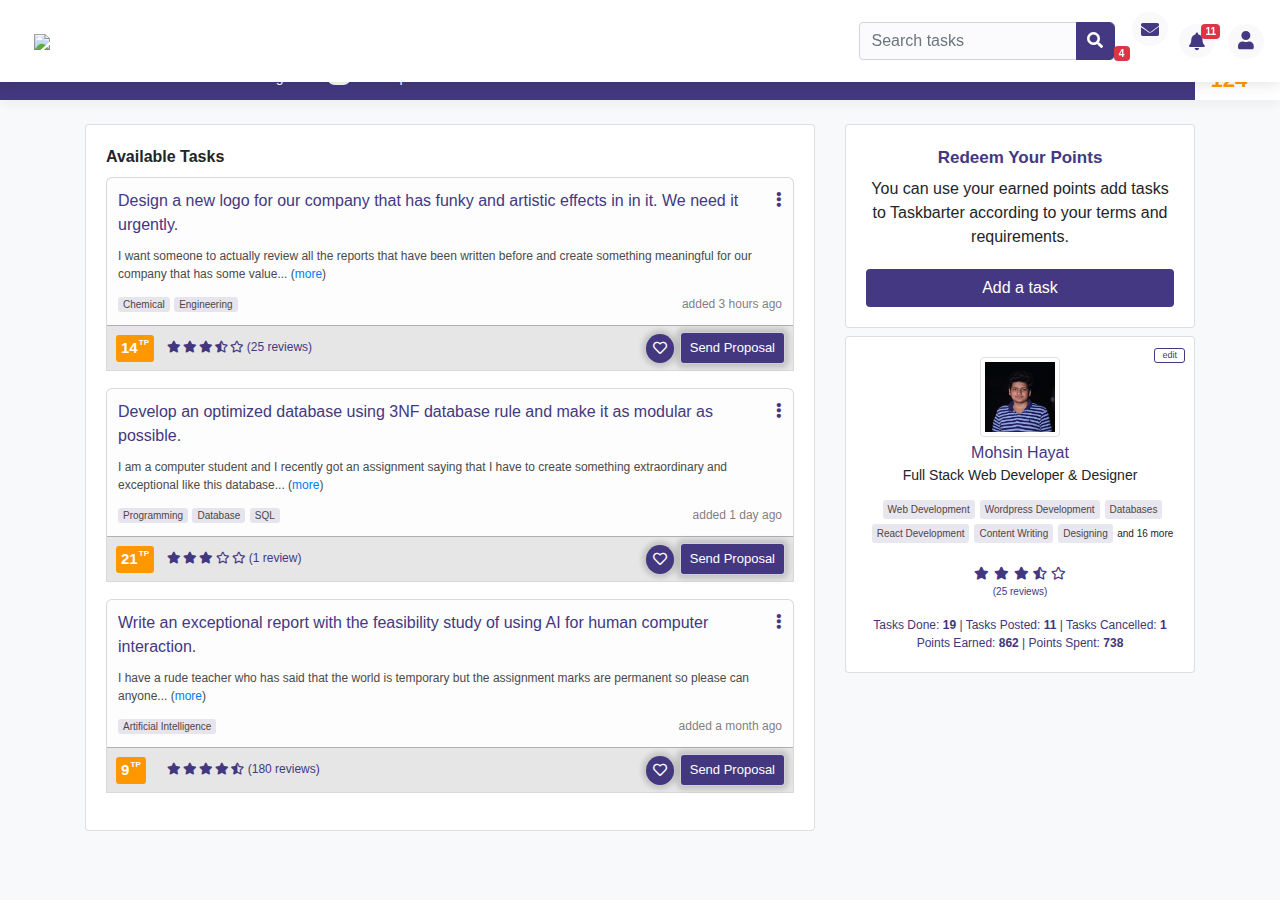
==== index.html @ bc03de48 "First Commit" ====
<!doctype html>
<html lang="en">
  <head>
    <meta charset="utf-8">
    <meta name="viewport" content="width=device-width, initial-scale=1, shrink-to-fit=no">
    <meta name="description" content="">
    <meta name="author" content="">

    <title>Taskbarter | Get tasks done!</title>

    <!-- Bootstrap core CSS -->
    <link href="/css/bootstrap.min.css" rel="stylesheet">

    <!-- Custom styles for this template -->
    <link href="style.css" rel="stylesheet">
    <link href="/inc/icons/css/all.css" rel="stylesheet">
  </head>

  <body class="bg-light">

    <nav class="navbar navbar-expand-lg fixed-top tb-navbar">
      <!-- a class="navbar-brand mr-auto mr-lg-0" href="#">Offcanvas navbar</a -->
      <a href="/"> <img src="/TaskbarterLogo/TaskbarterLogo_Transparent.png" class="logo navbar-brand mr-auto mr-lg-0"> </a>
      <button class="navbar-toggler p-0 border-0" type="button" data-toggle="offcanvas">
        <span class="navbar-toggler-icon"><i class="fas fa-bars"></i></span>
      </button>

      <div class="navbar-collapse offcanvas-collapse" id="navbarsExampleDefault">
      	<ul class="navbar-nav mr-auto">
      	</ul>
        <form class="form-inline my-2 my-lg-0 search-bar">
          <input class="form-control mr-sm-2 search-form" type="text" placeholder="Search tasks" aria-label="Search" width="100px">
          <button class="btn btn-primary my-2 my-sm-0 search-button" type="submit"><i class="fas fa-search search-icon"></i></button>
        </form>

		<div class="dropdown">
			<a href="#" role="button" id="dropdown03" data-toggle="dropdown" aria-haspopup="true" aria-expanded="false">
				<div class="nav-message">
					<i class="fas fa-envelope nav-icon nav-msg-icon"></i>
					<span class="badge badge-danger message-badge-2">4</span>
				</div>
			</a>
			<div class="dropdown-menu dropdown-menu-right" aria-labelledby="dropdown03">
				<div class="message-dropdown-heading">Messages (4)</div>
				<div class=" scrollable-menu mt-2">
				    <a class="dropdown-item" href="#">Message1</a>
				    <div class="dropdown-divider"></div>
				    <a class="dropdown-item" href="#">Message2</a>
				    <div class="dropdown-divider"></div>
				    <a class="dropdown-item" href="#">Message3</a>
				    <div class="dropdown-divider"></div>
				   	<a class="dropdown-item" href="#">Message1</a>
				   	<div class="dropdown-divider"></div>
				    <a class="dropdown-item" href="#">Message2</a>
				    <div class="dropdown-divider"></div>
				    <a class="dropdown-item" href="#">Message3</a>
				    <div class="dropdown-divider"></div>
				    <a class="dropdown-item" href="#">Message1</a>
				    <div class="dropdown-divider"></div>
				    <a class="dropdown-item" href="#">Message2</a>
				    <div class="dropdown-divider"></div>
				    <a class="dropdown-item" href="#">Message3</a>
				</div>
			</div>
		</div>

		<div class="dropdown">
			<a href="#" role="button" id="dropdown04" data-toggle="dropdown" aria-haspopup="true" aria-expanded="false">
				<div class="nav-notification">
					<i class="fas fa-bell nav-icon nav-notif-icon"></i>
	 				<span class="badge badge-danger message-badge-2">11</span>			
				</div>
			</a>
			<div class="dropdown-menu dropdown-menu-right" aria-labelledby="dropdown04">
				<div class="message-dropdown-heading">Notifications (11)</div>
				<div class=" scrollable-menu mt-2">
				    <a class="dropdown-item" href="#">Notification 0</a>
				    <div class="dropdown-divider"></div>
				    <a class="dropdown-item" href="#">Notification 1</a>
				    <div class="dropdown-divider"></div>
				    <a class="dropdown-item" href="#">Notification 2</a>
				    <div class="dropdown-divider"></div>
				   	<a class="dropdown-item" href="#">Notification 3</a>
				   	<div class="dropdown-divider"></div>
				    <a class="dropdown-item" href="#">Notification 4</a>
				    <div class="dropdown-divider"></div>
				    <a class="dropdown-item" href="#">Notification 5</a>
				    <div class="dropdown-divider"></div>
				    <a class="dropdown-item" href="#">Notification 6</a>
				    <div class="dropdown-divider"></div>
				    <a class="dropdown-item" href="#">Notification 7</a>
				    <div class="dropdown-divider"></div>
				    <a class="dropdown-item" href="#">Notification 8</a>
				</div>
			</div>
    	</div>


    	<div class="dropdown">
        	<a href="#" role="button" id="dropdown01" data-toggle="dropdown" aria-haspopup="true" aria-expanded="false">
        		<div class="nav-user-dp ml-2 nav-icon">
        			<i class="fas fa-user"></i>
        		</div>
        	</a>
            <div class="dropdown-menu dropdown-menu-right" aria-labelledby="dropdown01">
              <a class="dropdown-item" href="#">See Points <span class="badge badge-pill bg-light align-text-bottom points-badge-dd">124</span></a>
              <a class="dropdown-item" href="#">Public Profile</a>
              <a class="dropdown-item" href="#">My Added Tasks</a>
              <a class="dropdown-item" href="#">My Account</a>
              <a class="dropdown-item" href="#">Logout</a>
        	</div>
        </div>

	      <div class="mobile-menu d-flex justify-content-center">
	      	<div class="nav-notification-mobile mr-2">
				<i class="fas fa-bell nav-icon nav-notif-icon"></i>
 				<span class="badge badge-danger message-badge-2">11</span>			
			</div>

			<div class="nav-message-mobile mr-2">	
				<i class="fas fa-envelope nav-icon nav-msg-icon"></i>
				<span class="badge badge-danger message-badge-2">4</span>
			</div>

			<a id="dropdown02" data-toggle="dropdown" aria-haspopup="true" aria-expanded="true">
				<div class="nav-message-mobile">	
					<i class="fas fa-user nav-icon nav-msg-icon"></i>
				</div>
			</a>


			<div class="dropdown-menu" aria-labelledby="dropdown02">
              <a class="dropdown-item" href="#">See Points <span class="badge badge-pill bg-light align-text-bottom points-badge-dd">124</span></a>
              <a class="dropdown-item" href="#">Public Profile</a>
              <a class="dropdown-item" href="#">My Added Tasks</a>
              <a class="dropdown-item" href="#">My Account</a>
              <a class="dropdown-item" href="#">Logout</a>
        	</div>

	      </div>
      


      </div>



    </nav>








    <div class="nav-scroller bg-white box-shadow nav-submenu">
      <nav class="nav nav-underline">
        <a class="nav-link active" href="#">Dashboard</a>
        <a class="nav-link" href="#" >Search Tasks</a>

        <a class="nav-link" href="#">
          Pending Tasks
          <span class="badge badge-pill bg-light align-text-bottom">27</span>
        </a>
        <a class="nav-link" href="#">Explore</a>
        <a class="nav-link" href="#" style="margin-right: auto">Your Profile</a>
        
        <a class="nav-link points-submenu" href="#">124 <span class="tp-curr">TP</span></a>
      </nav>
    </div>




    <main role="main" class="container mt-4">
        <div class="row">
            <div class="col-md-4 order-md-2 mb-2">
                <div class="card card-body redeem-points mb-2">
                    <div class="redeem-heading">Redeem Your Points</div>
                    <div class="redeem-text">You can use your earned points add tasks to Taskbarter according to your terms and requirements.</div>
                    <button class="btn redeem-btn">Add a task</button>
                </div>

                 <div class="card card-body profile-badge">
                    <div class="profile-badge-dp">
                      <img src="/inc/Mohsin_DP.jpg" class="rounded img-thumbnail"/>
                    </div>
                    <div class="profile-badge-name">Mohsin Hayat</div>
                    <div class="profile-badge-headline">Full Stack Web Developer & Designer</div>
                    <div class="profile-badge-categories"><div class="profile-badge-category">Web Development</div><div class="profile-badge-category">Wordpress Development</div><div class="profile-badge-category">Databases</div><div class="profile-badge-category">React Development</div><div class="profile-badge-category">Content Writing</div><div class="profile-badge-category">Designing</div> <span class="profile-categories-more"> and 16 more</span></div>

                    <div class="profile-badge-rating">
                      <i class="fas fa-star fa-fw"></i>
                      <i class="fas fa-star fa-fw"></i>
                      <i class="fas fa-star fa-fw"></i>
                      <i class="fas fa-star-half-alt"></i>
                      <i class="far fa-star fa-fw"></i>
                      <br>
                      <span class="profile-badge-rating-info">(25 reviews)</span>
                    </div>

                    <div class="profile-badge-stats">
                      <div>
                        Tasks Done: <span id="profile-tasks-done">19</span> | Tasks Posted: <span id="profile-tasks-posted">11</span> | Tasks Cancelled: <span id="profile-tasks-cancelled">1</span> <br/> 
                        Points Earned: <span id="profile-points-earned">862</span> | Points Spent: <span id="profile-points-spent">738</span> 
                      </div>

                    </div>

                    <span class="profile-badge-edit">edit</span>
                </div>
            </div>
            <div class="col-md-8 order-md-1">
                <div class="card card-body">
                  <div class="tasks-heading">
                      Available Tasks
                  </div>

                  <div class="tasks-entries pt-2">

                    <div class="task-entry mb-1">
                      <div class="task-entry-body">
                        <div id="task-statement">Design a new logo for our company that has funky and artistic effects in in it. We need it urgently.</div>
                        <div id="task-details">I want someone to actually review all the reports that have been written before and create something meaningful for our company that has some value... (<a href="#">more</a>)</div>
                        <a href="#" class="task-more-options"><i class="fa fa-ellipsis-v" aria-hidden="true"></i></a>
                        <div class="row mt-2">
                          <div class="col-sm-8">
                            <div class="task-category">Chemical</div>
                            <div class="task-category">Engineering</div>
                          </div>
                          <div class="col-sm-4 task-date">
                             added 3 hours ago 
                          </div>
                        </div>
                      </div>
                      <div class="task-footer">
                        <span class="task-fav"><i class="far fa-heart fa-fw"></i></span>
                        <button class="btn task-hire-btn">Send Proposal</button>
                        <div class="task-points">14 <span class="task-points-curr">TP</span></div>
                        <div class="task-rating">
                          <i class="fas fa-star fa-fw"></i>
                          <i class="fas fa-star fa-fw"></i>
                          <i class="fas fa-star fa-fw"></i>
                          <i class="fas fa-star-half-alt"></i>
                          <i class="far fa-star fa-fw"></i>
                          <span class="rating-info">(25 reviews)</span>
                        </div>
                      </div>
                    </div>



                    <div class="task-entry mb-1">
                      <div class="task-entry-body">
                        <div id="task-statement">Develop an optimized database using 3NF database rule and make it as modular as possible.</div>
                        <div id="task-details">I am a computer student and I recently got an assignment saying that I have to create something extraordinary and exceptional like this database... (<a href="#">more</a>)</div>
                        <a href="#" class="task-more-options"><i class="fa fa-ellipsis-v" aria-hidden="true"></i></a>
                        <div class="row mt-2">
                          <div class="col-sm-8">
                            <div class="task-category">Programming</div>
                            <div class="task-category">Database</div>
                            <div class="task-category">SQL</div>
                          </div>
                          <div class="col-sm-4 task-date">
                             added 1 day ago 
                          </div>
                        </div>
                      </div>
                      <div class="task-footer">
                        <span class="task-fav"><i class="far fa-heart fa-fw"></i></span>
                        <button class="btn task-hire-btn">Send Proposal</button>
                        <div class="task-points">21 <span class="task-points-curr">TP</span></div>
                                                <div class="task-rating">
                          <i class="fas fa-star fa-fw"></i>
                          <i class="fas fa-star fa-fw"></i>
                          <i class="fas fa-star fa-fw"></i>
                          <i class="far fa-star fa-fw"></i>
                          <i class="far fa-star fa-fw"></i>
                          <span class="rating-info">(1 review)</span>
                        </div>
                      </div>
                    </div>


                                        <div class="task-entry mb-1">
                      <div class="task-entry-body">
                        <div id="task-statement">Write an exceptional report with the feasibility study of using AI for human computer interaction.</div>
                        <div id="task-details">I have a rude teacher who has said that the world is temporary but the assignment marks are permanent so please can anyone... (<a href="#">more</a>)</div>
                        <a href="#" class="task-more-options"><i class="fa fa-ellipsis-v" aria-hidden="true"></i></a>
                        <div class="row mt-2">
                          <div class="col-sm-8">
                            <div class="task-category">Artificial Intelligence</div>
                          </div>
                          <div class="col-sm-4 task-date">
                             added a month ago 
                          </div>
                        </div>
                      </div>
                      <div class="task-footer">
                        <span class="task-fav"><i class="far fa-heart fa-fw"></i></span>
                        <button class="btn task-hire-btn">Send Proposal</button>
                        <div class="task-points">9 <span class="task-points-curr">TP</span></div>
                                                <div class="task-rating">
                          <i class="fas fa-star fa-fw"></i>
                          <i class="fas fa-star fa-fw"></i>
                          <i class="fas fa-star fa-fw"></i>
                          <i class="fas fa-star"></i>
                          <i class="fas fa-star-half-alt fa-fw"></i>
                          <span class="rating-info">(180 reviews)</span>
                        </div>
                      </div>
                    </div>





                  



                  </div>
                </div>
            </div>
        </div>
    	<!-- <div class="align-items-center p-3 my-3" style="text-align: center; font-weight: 900; font-size: 50px; color: #41367d; margin-top: 150px !important;">
    		COMING SOON!
    	</div> -->
      <!-- <div class="d-flex align-items-center p-3 my-3 text-white-50 bg-purple rounded box-shadow">
        <img class="mr-3" src="https://getbootstrap.com/assets/brand/bootstrap-outline.svg" alt="" width="48" height="48">
        <div class="lh-100">
          <h6 class="mb-0 text-white lh-100">Bootstrap</h6>
          <small>Since 2011</small>
        </div>
      </div>

      <div class="my-3 p-3 bg-white rounded box-shadow">
        <h6 class="border-bottom border-gray pb-2 mb-0">Recent updates</h6>
        <div class="media text-muted pt-3">
          <img data-src="holder.js/32x32?theme=thumb&bg=007bff&fg=007bff&size=1" alt="" class="mr-2 rounded">
          <p class="media-body pb-3 mb-0 small lh-125 border-bottom border-gray">
            <strong class="d-block text-gray-dark">@username</strong>
            Donec id elit non mi porta gravida at eget metus. Fusce dapibus, tellus ac cursus commodo, tortor mauris condimentum nibh, ut fermentum massa justo sit amet risus.
          </p>
        </div>
        <div class="media text-muted pt-3">
          <img data-src="holder.js/32x32?theme=thumb&bg=e83e8c&fg=e83e8c&size=1" alt="" class="mr-2 rounded">
          <p class="media-body pb-3 mb-0 small lh-125 border-bottom border-gray">
            <strong class="d-block text-gray-dark">@username</strong>
            Donec id elit non mi porta gravida at eget metus. Fusce dapibus, tellus ac cursus commodo, tortor mauris condimentum nibh, ut fermentum massa justo sit amet risus.
          </p>
        </div>
        <div class="media text-muted pt-3">
          <img data-src="holder.js/32x32?theme=thumb&bg=6f42c1&fg=6f42c1&size=1" alt="" class="mr-2 rounded">
          <p class="media-body pb-3 mb-0 small lh-125 border-bottom border-gray">
            <strong class="d-block text-gray-dark">@username</strong>
            Donec id elit non mi porta gravida at eget metus. Fusce dapibus, tellus ac cursus commodo, tortor mauris condimentum nibh, ut fermentum massa justo sit amet risus.
          </p>
        </div>
        <small class="d-block text-right mt-3">
          <a href="#">All updates</a>
        </small>
      </div>

      <div class="my-3 p-3 bg-white rounded box-shadow">
        <h6 class="border-bottom border-gray pb-2 mb-0">Suggestions</h6>
        <div class="media text-muted pt-3">
          <img data-src="holder.js/32x32?theme=thumb&bg=007bff&fg=007bff&size=1" alt="" class="mr-2 rounded">
          <div class="media-body pb-3 mb-0 small lh-125 border-bottom border-gray">
            <div class="d-flex justify-content-between align-items-center w-100">
              <strong class="text-gray-dark">Full Name</strong>
              <a href="#">Follow</a>
            </div>
            <span class="d-block">@username</span>
          </div>
        </div>
        <div class="media text-muted pt-3">
          <img data-src="holder.js/32x32?theme=thumb&bg=007bff&fg=007bff&size=1" alt="" class="mr-2 rounded">
          <div class="media-body pb-3 mb-0 small lh-125 border-bottom border-gray">
            <div class="d-flex justify-content-between align-items-center w-100">
              <strong class="text-gray-dark">Full Name</strong>
              <a href="#">Follow</a>
            </div>
            <span class="d-block">@username</span>
          </div>
        </div>
        <div class="media text-muted pt-3">
          <img data-src="holder.js/32x32?theme=thumb&bg=007bff&fg=007bff&size=1" alt="" class="mr-2 rounded">
          <div class="media-body pb-3 mb-0 small lh-125 border-bottom border-gray">
            <div class="d-flex justify-content-between align-items-center w-100">
              <strong class="text-gray-dark">Full Name</strong>
              <a href="#">Follow</a>
            </div>
            <span class="d-block">@username</span>
          </div>
        </div>
        <small class="d-block text-right mt-3">
          <a href="#">All suggestions</a>
        </small>
      </div> -->
    </main>

    <!-- Bootstrap core JavaScript
    ================================================== -->
    <!-- Placed at the end of the document so the pages load faster -->
    <script src="https://code.jquery.com/jquery-3.3.1.slim.min.js" integrity="sha384-q8i/X+965DzO0rT7abK41JStQIAqVgRVzpbzo5smXKp4YfRvH+8abtTE1Pi6jizo" crossorigin="anonymous"></script>
    <script>window.jQuery || document.write('<script src="/js/vendor/jquery-slim.min.js"><\/script>')</script>
    <script src="/js/vendor/popper.min.js"></script>
    <script src="/js/bootstrap.min.js"></script>
    <script src="/js/vendor/holder.min.js"></script>
    <script src="script.js"></scr
---- style.css ----
html,
body {
  overflow-x: hidden; /* Prevent scroll on narrow devices */
}

body {
  padding-top: 56px;
}

.mobile-menu{
  display: none !important;
}

@media (max-width: 991.98px) {
  .offcanvas-collapse {
    position: fixed;
    top: 56px; /* Height of navbar */
    bottom: 0;
    left: 100%;
    width: 100%;
    padding-right: 1rem;
    padding-left: 1rem;
    overflow-y: auto;
    visibility: hidden;
    background-color: #433881;
    transition-timing-function: ease-in-out;
    transition-duration: .3s;
    transition-property: left, visibility;
  }
  .offcanvas-collapse.open {
    left: 0;
    visibility: visible;
  }
}

.nav-scroller {
  position: relative;
  z-index: 2;
  height: 2.75rem;
  overflow-y: hidden;
}

.nav-scroller .nav {
  display: -ms-flexbox;
  display: flex;
  -ms-flex-wrap: nowrap;
  flex-wrap: nowrap;
  padding-bottom: 1rem;
  margin-top: -1px;
  overflow-x: auto;
  color: rgba(255, 255, 255, .75);
  text-align: center;
  white-space: nowrap;
  -webkit-overflow-scrolling: touch;
}

.nav-underline .nav-link {
  padding-top: .75rem;
  padding-bottom: .75rem;
  font-size: .875rem;
  color: #6c757d;
}

.nav-underline .nav-link:hover {
  color: #007bff;
}

.nav-underline .active {
  font-weight: 500;
  color: #343a40;
}

.text-white-50 { color: rgba(255, 255, 255, .5); }

.bg-purple { background-color: #6f42c1; }

.border-bottom { border-bottom: 1px solid #e5e5e5; }

.box-shadow { box-shadow: 0 .25rem .75rem rgba(0, 0, 0, .05); }

.lh-100 { line-height: 1; }
.lh-125 { line-height: 1.25; }
.lh-150 { line-height: 1.5; }

.logo{
  width: 130px;
  padding: 0px;
  margin-left: 18px;
}

.tb-navbar{
  background: white;
  box-shadow: 0px 2px 15px #0000001c;
}

.search-icon{
  width: 25px;
}

.search-button{
  padding: 6px;
  background: #433881;
  border-color: #433881;
  margin-left: -47px;
      border-radius: 0px 6px 6px 0px;
}

.search-button:hover{
  background: #5a4ca6;
  border-color: #5a4ca6;
}

.search-form{
  min-width: 16em;
      background: #43388105;
  transition: min-width ease 0.5s;
}

.search-form:focus{
  min-width: 28em;
}

.nav-icon{
      color: #433881;
    font-size: 18px;
    background: #43388108;
    border-radius: 50%;
    padding: 8px;
    cursor: pointer;
    transition: background ease 0.5s;
}

.nav-icon:hover{
        background: #433881;
        color: white;
}

.nav-notif-badge{
      position: fixed;
    top: 12px;
    left: 94.2%;
    font-size: 9px;
    min-width: 15px;
}

.dropdown-menu{
    width: 250px;
}

.points-badge-dd{
    background: #e8e8e8;
    font-size: 15px;
    border-radius: 6px !important;
        background-color: #4338811a !important;
  float: right;
}

.nav-message{
  padding: 4px 9px 4px 9px;
}

.nav-message-badge{
        position: fixed;
    top: 12px;
    left: 91.2%;
    font-size: 9px;
    min-width: 15px;
}

.nav-user-dp{
 padding: 4px 10px 4px 10px; 
}

.nav-user-dp2{
 padding: 4px 10px 4px 10px; 
}


.message-badge-2{
  font-size: 10px;
    vertical-align: top;
    margin-left: -18px;
    min-width: 16px;
}

.nav-msg-icon{
  padding: 8px 9px 8px 9px;
}

.nav-notif-icon{
      padding: 8px 10px 8px 10px;
}


@media (max-width: 991.98px) {

  .search-icon{
    width: 25px;
    color: #433881;
    padding: 5px;
  }
  .search-bar{
    margin-top:50px !important;;
  }
  .search-form{
       min-width: 98.8%;
        background: #ffffffd4;
    transition: background ease 0.5s;
  }

  .search-form:focus{
        min-width: 98.8%;
  } 

 .search-button{
    padding: 6px;
    background: white;
    border-color: #433881;
    margin-left: -41px;
        border-radius: 0px 6px 6px 0px;
        transition: background ease 0.5s;
  } 
  .search-button:hover{
    padding: 6px;
    background: #ffffffd4;
  } 

  .nav-message, .nav-notification, .nav-user-dp{
    display: none;
  }

  .dropdown-menu {
    top: 190px;
    left: 0%;
    width: 95%;
    align-items: center;
    align-self: center;
    align-items: center;
    margin: auto;
  }

  .mobile-menu{
        display: flex !important;
        margin-top: 20px !important;
  }

  .nav-icon {
      color: white;
      font-size: 18px;
      background: #5d51a4;
      border-radius: 50%;
      padding: 20px;
      cursor: pointer;
      transition: background ease 0.5s;
  }

  .nav-icon:hover{
        background: #433881;
        color: white;
  }
}


@media (max-width: 635px) {
  .search-button{
    margin-left: -39px;
  }

}


.nav-submenu > .nav-underline{
      background: #433881;
}

.nav-submenu > .nav-underline .active{
  color: #ffffff;
}

.nav-submenu > .nav-underline .nav-link {
  color: #ffffff;
}

.nav-submenu > .nav-underline .nav-link > .badge{
  color: #000000;
}

.points-submenu{
  font-weight: 400;
      background: white;
    color: #FF9800 !important;
    font-weight: 900;
    font-size: 22px !important;
    padding-top: 8px !important;
}

.tp-curr{
      font-size: 13px;
    vertical-align: text-top;
    margin-left: -6px;
}

.scrollable-menu {
    height: auto;
    max-height: 200px;
    overflow-x: hidden;
}
.scrollable-menu::-webkit-scrollbar {
    width: 0.5em;
}

.scrollable-menu::-webkit-scrollbar-track {
    -webkit-box-shadow: inset 0 0 6px rgba(0,0,0,0.3);
}
.scrollable-menu::-webkit-scrollbar-thumb {
  background-color: darkgrey;
  outline: 1px solid slategrey;
  border-radius: 50px;
}

.message-dropdown-heading {
    font-size: 12px;
    font-weight: 700;
    padding-left: 10px;
    padding-bottom: 10px;
    box-shadow: 0px 4px 4px #0000001f;
}

.tasks-heading {
  font-weight: 600;
}

.task-entry {
    background: #fdfdfd;
    color: #4a4a4a;
    border-radius: 6px;
    position: relative;
    border-style: solid;
    border-color: #00000024;
    border-width: 1px;
    border-radius: 6px 6px 0px 0px;
    margin-bottom: 17px !important;
}



.task-date{
    text-align: right;
    font-size: 12px;
    color: #484242b3;
    margin-top: 4px;
}

.task-category{
    width: fit-content;
    font-size: 10px;
    background: #4338811f;
    padding: 2px 5px 2px 5px;
    border-radius: 3px;
    display: inline;
    color: #504444;
}

.task-points{
    background: #fe9700;
    color: white;
    padding: 2px 5px 2px 5px;
    font-weight: 700;
    border-radius: 3px;
    font-size: 15px;
    position: absolute;
    top: 9px;
    min-width: fit-content;
}

.task-points-curr{
      font-size: 8px;
    vertical-align: top;
    margin-left: -3px;
}

#task-statement{
  margin-right: 30px;
      color: #433881;
    font-weight: 500;
}

.task-footer{
    width: 100%;
    background: #e6e6e6;
    margin-top: 8px;
    padding: 9px;
    border-top: #b1afaf;
    border-top-style: solid;
    border-top-width: 1px;
        position: relative;
    height: 45px;
}

.task-entry-body{
    padding: 11px 11px 2px 11px;
}

.task-hire-btn{
    background: #433880;
    color: white;
    font-size: 13px;
    padding: 5px 9px 5px 9px;
           right: 8px;
    top: 6px;
        border-color: #e6e6e6db;
    position: absolute;
        box-shadow: 0px 0px 5px 4px #00000026;
}

#task-details{
      font-size: 12px;
          margin-top: 10px;
}

.task-more-options{
    color: #433880;
    font-size: 15px;
    padding: 5px 9px 5px 9px;
           right: 2px;
    top: 6px;
    position: absolute;
}


.task-fav{    
  position: absolute;
    right: 119px;
    background: #433880;
    color: white;
    border-radius: 50%;
    font-size: 14px;
    top: 7.5px;
    padding: 4px 5.5px 4px 5.5px;
        box-shadow: 0px 0px 5px 4px #00000026;
        cursor: pointer;
}

.task-rating{
      position: absolute;
    left: 60px;
    font-size: 12px;
    color: #433880;
    top: 12px;
}

.task-rating > i{
  margin:-1px;
}


.redeem-points{
  text-align: center;
}

.redeem-heading{
  color: #433881;
    font-weight: 600;
    font-size: 17px;
}
.redeem-text{
      margin-top: 6px;
    margin-bottom: 20px;
}
.redeem-btn{
  color: white;
    background: #433881;
}

.profile-badge{
  text-align: center;
}

.profile-badge-dp > img{
    width: 80px;
}

.profile-badge-name{
      margin: 4px 10px 0px 10px;
    color: #433881;
    font-weight: 500;
}

.profile-badge-headline{
      font-size: 14px;
          margin-bottom: 10px;
}

.profile-badge-categories{
}

.profile-badge-category{
    width: fit-content;
    font-size: 10px;
    background: #4338811f;
    padding: 2px 5px 2px 5px;
    border-radius: 3px;
    display: inline;
    color: #504444;
    margin-left: 5px;
    white-space: nowrap;
        display: -webkit-inline-box;
}

.profile-categories-more{font-size: 10px;}

.profile-badge-rating{
font-size: 13px;
    color: #433880;
    margin-top: 20px;
}
.profile-badge-rating-info{
      font-size: 10px;
        vertical-align: top;
}

.profile-badge-stats{
      color: #41367d;
    font-size: 12px;
    margin-top: 13px;
}

#profile-tasks-done, #profile-tasks-posted, #profile-tasks-cancelled, #profile-points-earned, #profile-points-spent{
  font-weight: 700
}

.profile-badge-edit{
    position: absolute;
    right: 9px;
    font-size: 9px;
    top: 11px;
    border-style: solid;
    padding: 0px 7px 0px 7px;
    border-width: 1px;
    border-radius: 3px;
    cursor: pointer;
    color: #433881;
}

@media (max-width: 700px) {
.task-rating{
  display: none;
}

}
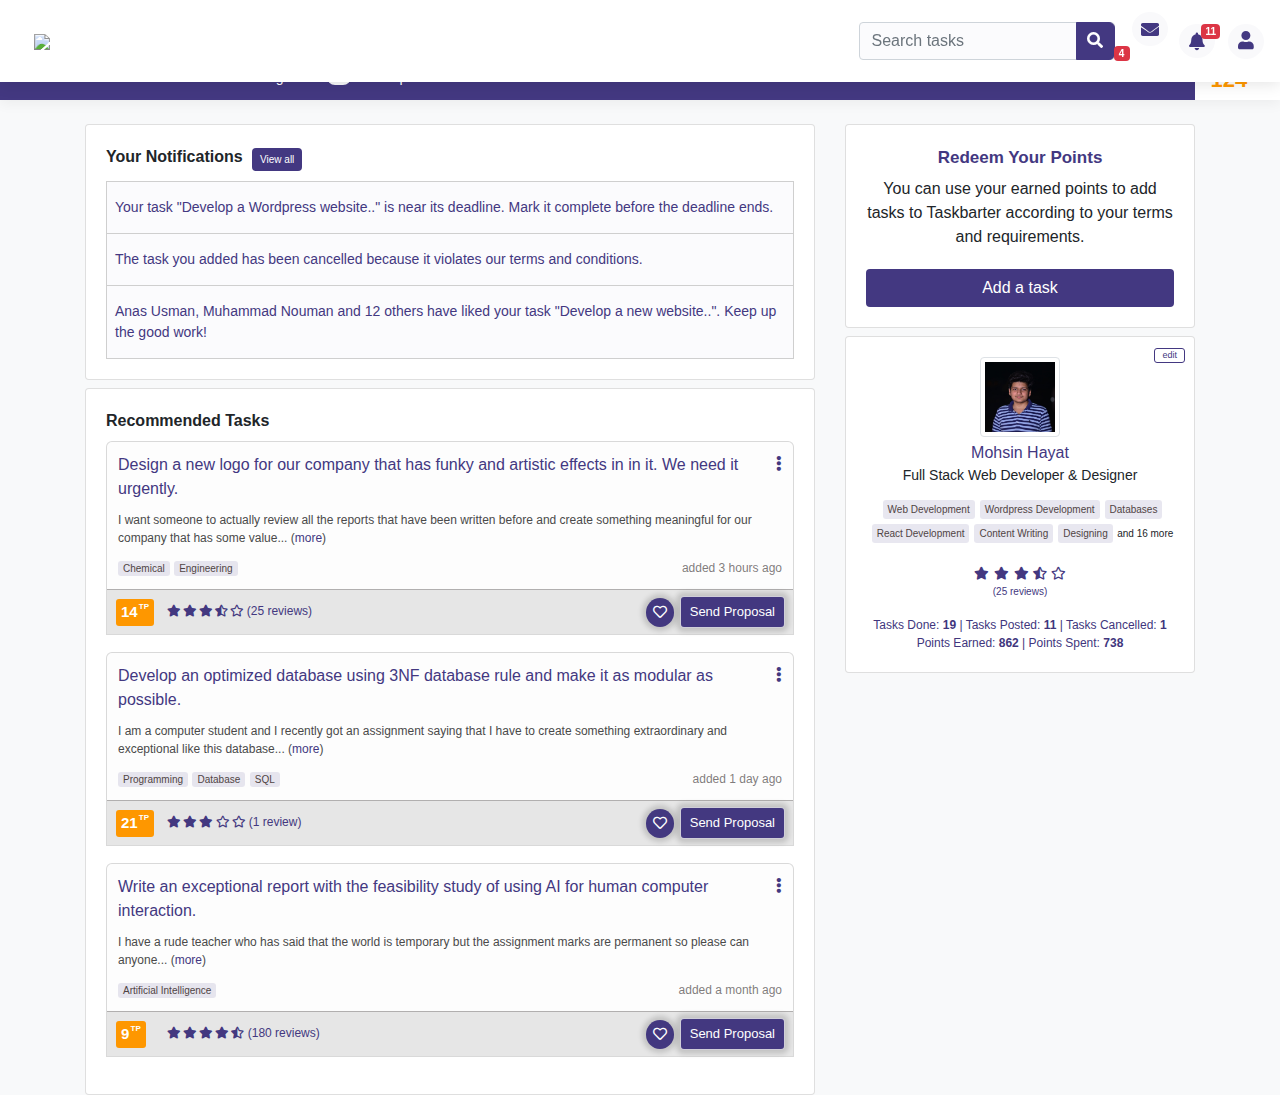
==== commit d1a22647: "some changes" ====
--- a/index.html
+++ b/index.html
@@ -178,7 +178,7 @@
             <div class="col-md-4 order-md-2 mb-2">
                 <div class="card card-body redeem-points mb-2">
                     <div class="redeem-heading">Redeem Your Points</div>
-                    <div class="redeem-text">You can use your earned points add tasks to Taskbarter according to your terms and requirements.</div>
+                    <div class="redeem-text">You can use your earned points to add tasks to Taskbarter according to your terms and requirements.</div>
                     <button class="btn redeem-btn">Add a task</button>
                 </div>
 
@@ -212,9 +212,35 @@
                 </div>
             </div>
             <div class="col-md-8 order-md-1">
+              <div class="card card-body mb-2">
+                <div class="notification-heading">Your Notifications
+                  <button class="btn notification-btn">
+                    View all
+                  </button>
+                </div>
+
+                <div class="notification-block-first">
+                  <div class="notification-entry">
+                    Your task "Develop a Wordpress website.." is near its deadline. Mark it complete before the deadline ends.
+                  </div>
+                </div>
+                
+                <div class="notification-block">
+                  <div class="notification-entry">
+                    The task you added has been cancelled because it violates our terms and conditions.
+                  </div>
+                </div>
+                
+                <div class="notification-block">
+                  <div class="notification-entry">
+                    Anas Usman, Muhammad Nouman and 12 others have liked your task "Develop a new website..". Keep up the good work!
+                  </div>
+                </div>
+              </div>
+
                 <div class="card card-body">
                   <div class="tasks-heading">
-                      Available Tasks
+                      Recommended Tasks
                   </div>
 
                   <div class="tasks-entries pt-2">
@@ -409,4 +435,6 @@
     <script src="/js/vendor/popper.min.js"></script>
     <script src="/js/bootstrap.min.js"></script>
     <script src="/js/vendor/holder.min.js"></script>
-    <script src="script.js"></scr+    <script src="script.js"></script>
+  </body>
+</html>
--- a/style.css
+++ b/style.css
@@ -5,6 +5,11 @@
 
 body {
   padding-top: 56px;
+}
+
+a {
+    color: #433881;
+    text-decoration: none;
 }
 
 .mobile-menu{
@@ -547,4 +552,50 @@
   display: none;
 }
 
-}+}
+
+
+.notification-heading{
+  font-weight: 600;
+  margin-bottom: 10px;
+}
+
+.notification-block-first{
+      color: #433881;
+    font-size: 14px;
+    border-style: solid;
+    border-width: 1px;
+    border-color: #cfcfcf;
+        padding: 15px 8px 15px 8px;
+    background: #43388105;
+}
+
+.notification-block{
+      color: #433881;
+    font-size: 14px;
+    border-style: solid;
+    border-width: 1px;
+    border-color: #cfcfcf;
+        padding: 15px 8px 15px 8px;
+    background: #43388105;
+    border-top: none;
+}
+
+.notification-block:hover{
+  background: #ffffff;
+}
+
+
+.notification-block-first:hover{
+  background: #ffffff;
+}
+
+.notification-btn{
+    background: #433881;
+    color: white;
+    font-size: 10px;
+    padding: 3px 7px 3px 7px;
+    font-weight: 400;
+    vertical-align: text-top;
+        margin-left: 5px;
+}
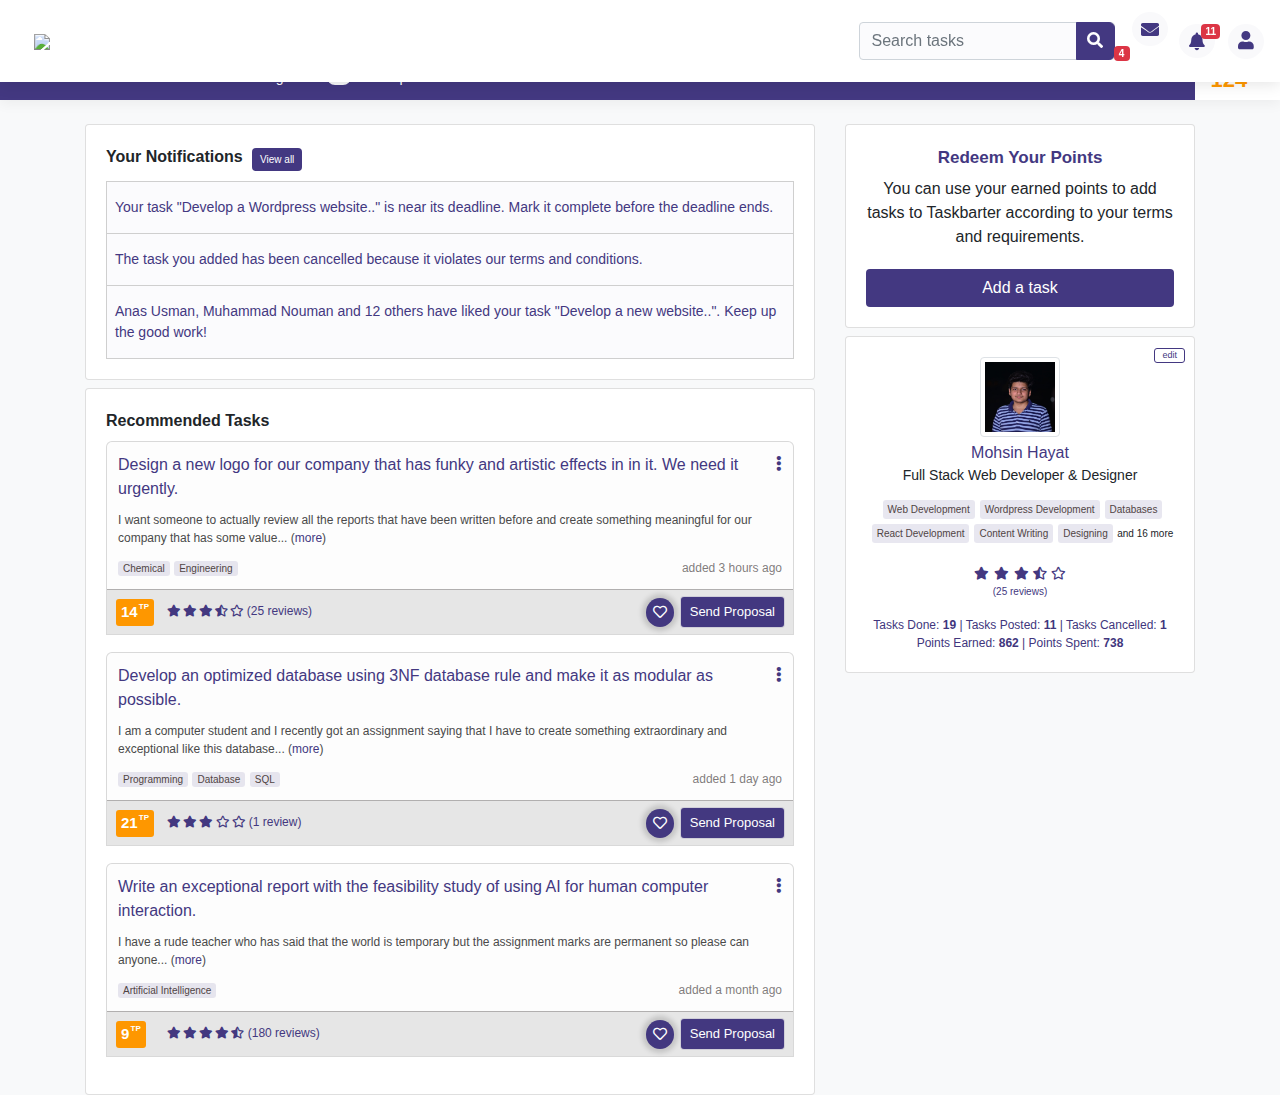
==== commit 1a6f9075: "some changes" ====
--- a/index.html
+++ b/index.html
@@ -20,7 +20,7 @@
 
     <nav class="navbar navbar-expand-lg fixed-top tb-navbar">
       <!-- a class="navbar-brand mr-auto mr-lg-0" href="#">Offcanvas navbar</a -->
-      <a href="/"> <img src="/TaskbarterLogo/TaskbarterLogo_Transparent.png" class="logo navbar-brand mr-auto mr-lg-0"> </a>
+      <a href="/"> <img src="/inc/logo.png" class="logo navbar-brand mr-auto mr-lg-0"> </a>
       <button class="navbar-toggler p-0 border-0" type="button" data-toggle="offcanvas">
         <span class="navbar-toggler-icon"><i class="fas fa-bars"></i></span>
       </button>
--- a/style.css
+++ b/style.css
@@ -415,7 +415,6 @@
     top: 6px;
         border-color: #e6e6e6db;
     position: absolute;
-        box-shadow: 0px 0px 5px 4px #00000026;
 }
 
 #task-details{
